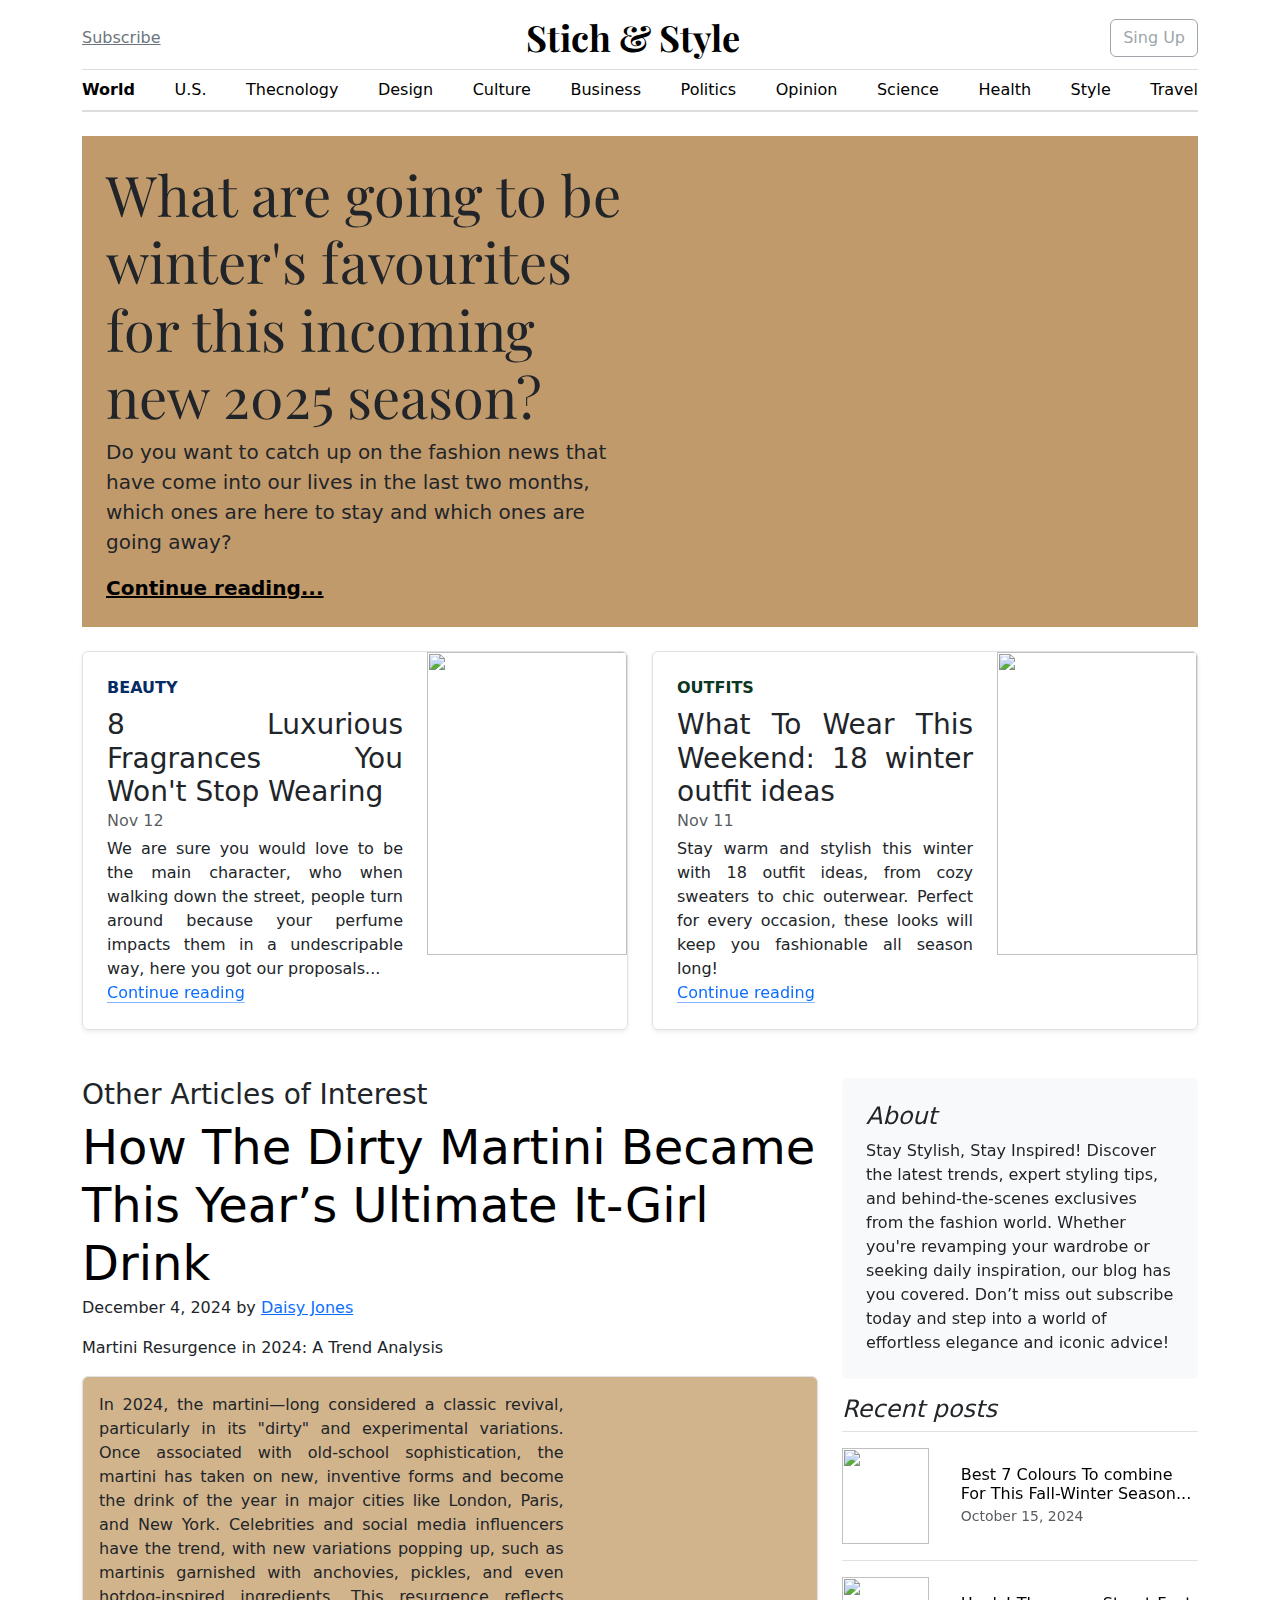
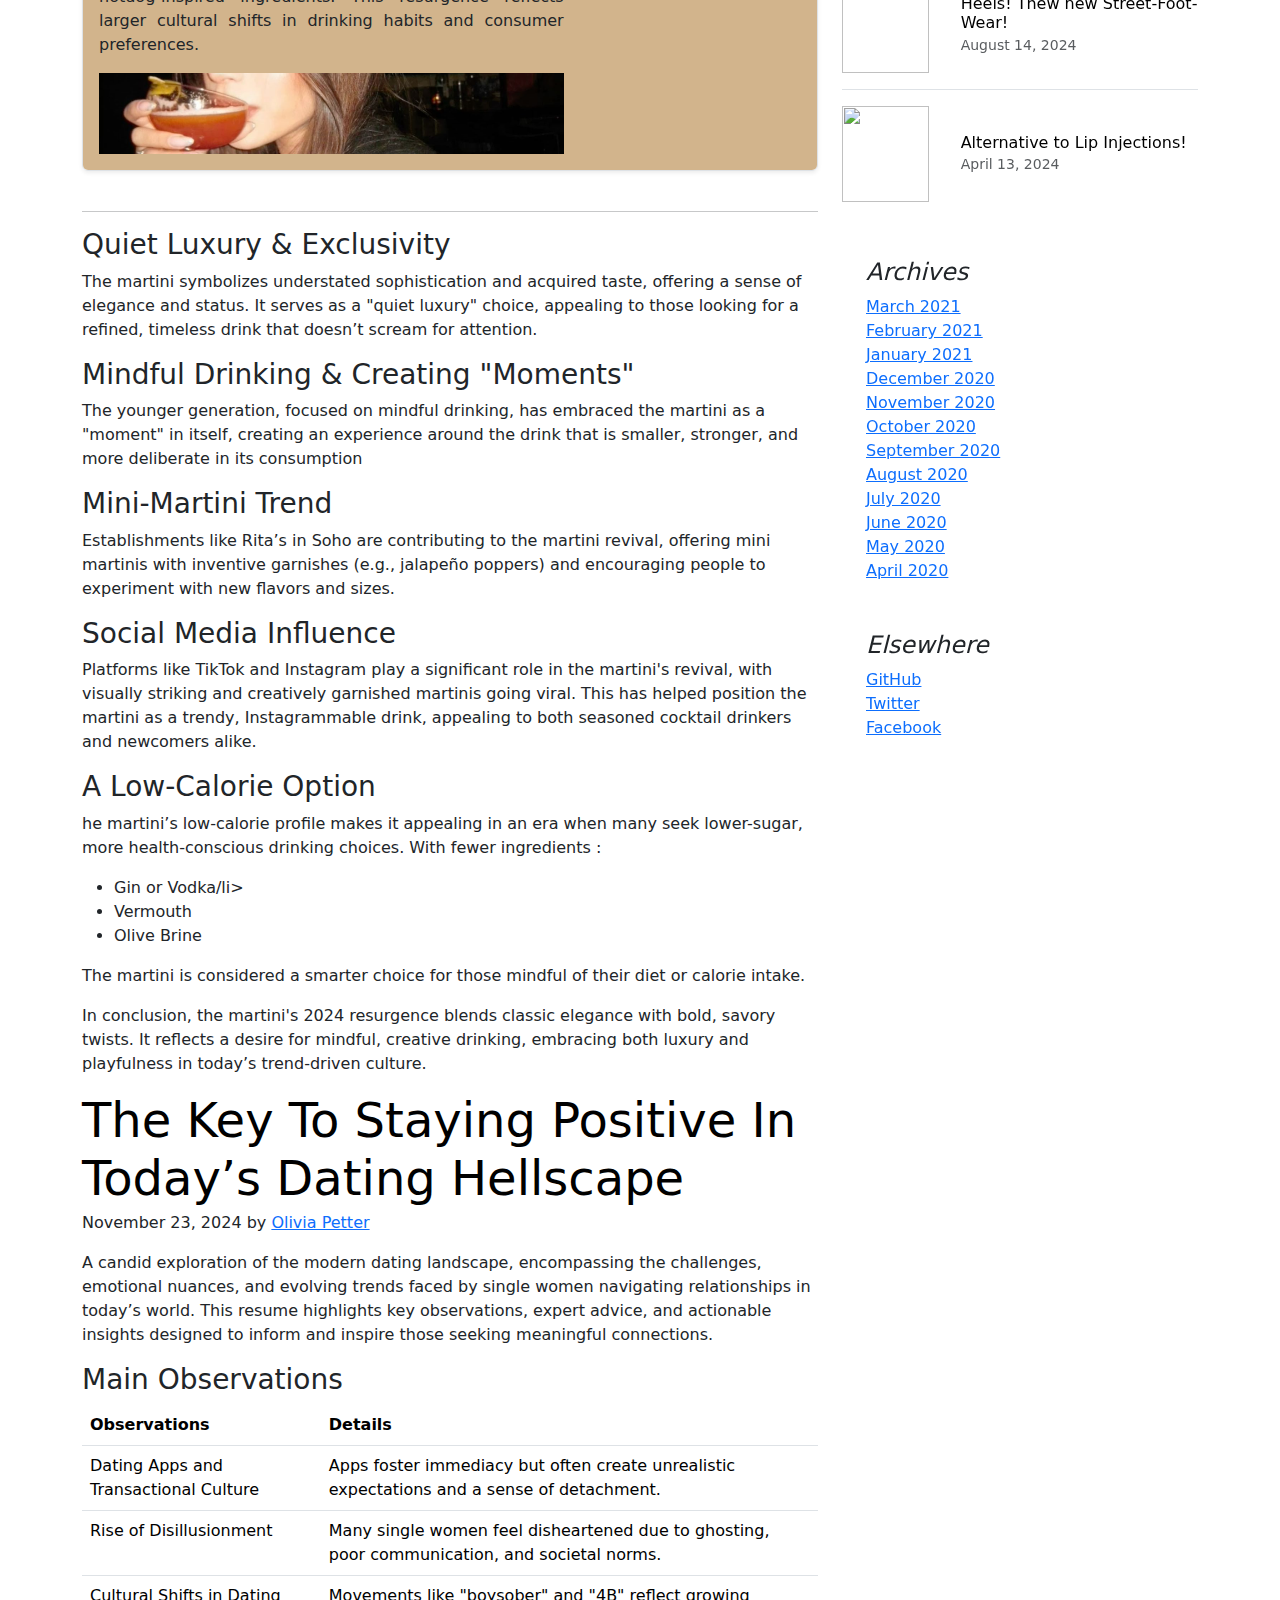
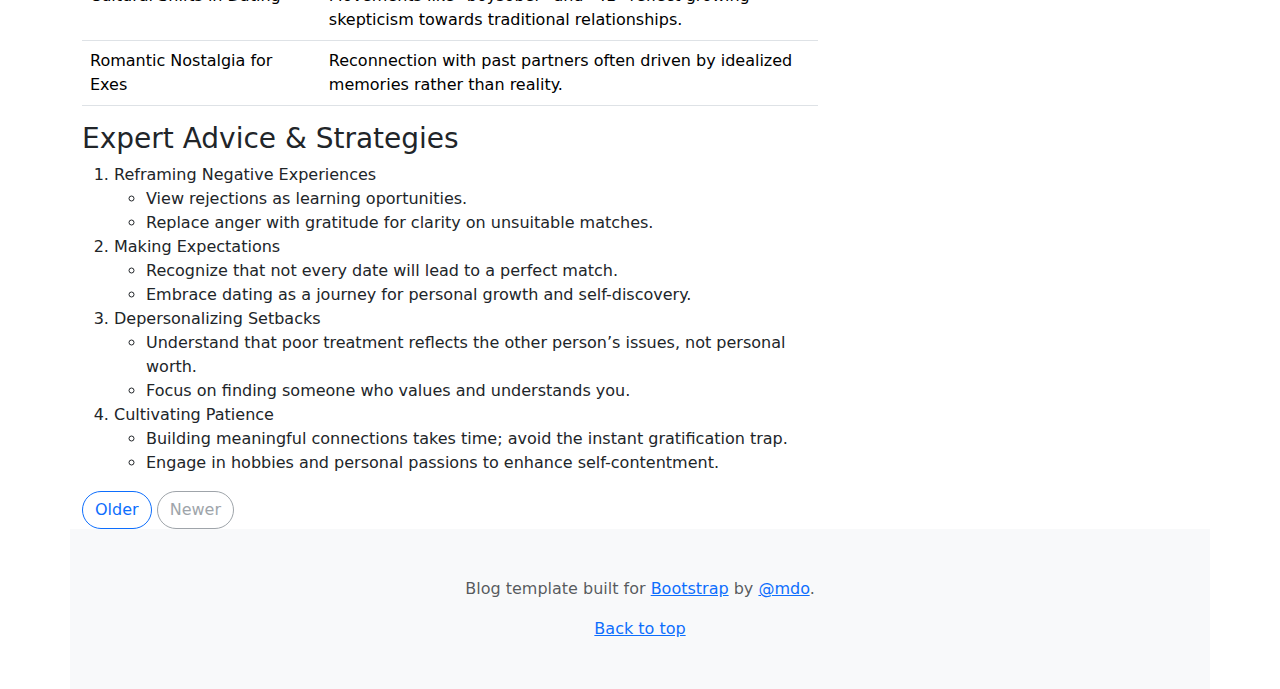
==== index.html @ 1b62d59a "first commit" ====
<!doctype html>
<html lang="en">

<head>
    <meta charset="utf-8">
    <meta name="viewport" content="width=device-width, initial-scale=1">
    <title>Bootstrap demo</title>
    <link href="style.css" rel="stylesheet" />
    <link href="https://cdn.jsdelivr.net/npm/bootstrap@5.3.3/dist/css/bootstrap.min.css" rel="stylesheet"
        integrity="sha384-QWTKZyjpPEjISv5WaRU9OFeRpok6YctnYmDr5pNlyT2bRjXh0JMhjY6hW+ALEwIH" crossorigin="anonymous">
    <link rel="stylesheet"
        href="https://fonts.googleapis.com/css2?family=Material+Symbols+Outlined:opsz,wght,FILL,GRAD@24,400,0,0&icon_names=search" />
    <link rel="stylesheet"
        href="https://fonts.googleapis.com/css2?family=Material+Symbols+Outlined:opsz,wght,FILL,GRAD@20..48,100..700,0..1,-50..200&icon_names=search" />
    <link rel="stylesheet"
        href="https://fonts.googleapis.com/css2?family=Material+Symbols+Outlined:opsz,wght,FILL,GRAD@20..48,100..700,0..1,-50..200&icon_names=search" />
    <link rel="preconnect" href="https://fonts.googleapis.com">
    <link rel="preconnect" href="https://fonts.gstatic.com" crossorigin>
    <link href="https://fonts.googleapis.com/css2?family=Playfair+Display:ital,wght@0,400..900;1,400..900&display=swap"
        rel="stylesheet">
</head>

<body>
    <div class="page">
        <div class="container">

            <header class="blog-header-logo text-body-emphasis text-decoration-none" href="#">
                <div class="top-header">
                    <a class="link-secondary" href="#">Subscribe</a>
                    <h1 class="font-playfair">Stich & Style</h1>
                    <div>
                        <span class="material-symbols-outlined"></span>
                        <button type="button" class="btn btn-outline-secondary" disabled>Sing Up</button>
                    </div>
                </div>
                <nav class="top-nav">
                    <ul>
                        <li scope="col"><strong>World</strong></li>
                        <li scope="col">U.S.</li>
                        <li scope="col">Thecnology</li>
                        <li scope="col">Design</li>
                        <li scope="col">Culture</li>
                        <li scope="col">Business</li>
                        <li scope="col">Politics</li>
                        <li scope="col">Opinion</li>
                        <li scope="col">Science</li>
                        <li scope="col">Health</li>
                        <li scope="col">Style</li>
                        <li scope="col">Travel</li>
                    </ul>
            </header>
            <div class="font-playfair-box my-4">
                <div class="rounded-text-body p-4">
                    <div class="col-lg-6">
                        <h2 class="title-inside">What are going to be winter's favourites for this incoming new 2025
                            season?</h2>
                        <p class="text-inside">Do you want to catch up on the fashion news that have come into our lives
                            in the last two months, which ones are here to stay and which ones are going away?</p>
                        <p class="lead mb-0"><a href="#" class="text-body-emphasis fw-bold">Continue reading...</a></p>
                    </div>
                </div>

            </div>
            <div class="row mb-4">
                <!--<div class="blog-beggining">-->
                <div class="col">
                    <div
                        class="row g-0 border rounded overflow-hidden flex-md-row mb-4 shadow-sm h-md-250 position-relative">
                        <div class="col p-4 d-flex flex-column position-static">
                            <strong class="d-inline-block mb-2 text-primary-emphasis">BEAUTY</strong>
                            <h3 class="mb-0">8 Luxurious Fragrances You Won't Stop Wearing</h3>
                            <div class="mb-1 text-body-secondary">Nov 12</div>
                            <p class="card-text mb-auto">We are sure you would love to be the main character, who when
                                walking down the street, people turn around because your perfume impacts them in a
                                undescripable way, here you got our proposals...</p>
                            <a href="#" class="icon-link gap-1 icon-link-hover stretched-link">
                                Continue reading
                                <svg class="bi">
                                    <use xlink:href="#chevron-right"></use>
                                </svg>
                            </a>
                        </div>
                        <div class="col-auto d-none d-lg-block">
                            <img height="303" width="200" alt="" class="hCL kVc L4E MIw N7A XiG" fetchpriority="high"
                                loading="auto"
                                src="https://i.pinimg.com/736x/d7/80/38/d78038391e50b9cd834971b0992201e1.jpg">
                        </div>
                    </div>
                </div>
                <div class="col">

                    <div class="col-right">

                        <div
                            class="row g-0 border rounded overflow-hidden flex-md-row mb-4 shadow-sm h-md-250 position-relative">
                            <div class="col p-4 d-flex flex-column position-static">
                                <strong class="d-inline-block mb-2 text-success-emphasis">OUTFITS</strong>
                                <h3 class="mb-0">What To Wear This Weekend: 18 winter outfit ideas</h3>
                                <div class="mb-1 text-body-secondary">Nov 11</div>
                                <p class="mb-auto">Stay warm and stylish this winter with 18 outfit ideas, from cozy
                                    sweaters to chic outerwear. Perfect for every occasion, these looks will keep you
                                    fashionable all season long!</p>
                                <a href="#" class="icon-link gap-1 icon-link-hover stretched-link">
                                    Continue reading
                                    <svg class="bi">
                                        <use xlink:href="#chevron-right"></use>
                                    </svg>
                                </a>


                            </div>

                            <div class="col-auto d-none d-lg-block">
                                <img height="303" width="200"
                                    src="https://i.pinimg.com/736x/df/e3/e9/dfe3e927fec43efdbb3c3d542ed44bb9.jpg"
                                    style="object-fit: contain;">
                            </div>

                        </div>
                    </div>
                </div>
            </div>
            <div class="row">
                <div class="col-md-8">
                    <h3 class="col-title">Other Articles of Interest</h3>
                    <article class="blog-post">
                        <h2 class="display-5 link-body-emphasis mb-1">How The Dirty Martini Became This Year’s Ultimate
                            It-Girl Drink</h2>
                        <p class="blog-post-meta">December 4, 2024 by <a href="#">Daisy Jones</a></p>

                        <p>Martini Resurgence in 2024: A Trend Analysis</p>
                        <div class="col">
                            <div
                                class="row g-0 border rounded overflow-hidden flex-md-row mb-4 shadow-sm h-md-250 position-relative">
                                <div class="col p-3 position-static article-grid">
                                    <div class="grid-item-text">
                                        <p>In 2024, the martini—long considered a classic
                                            revival, particularly in its "dirty" and
                                            experimental variations. Once associated with
                                            old-school sophistication, the martini has
                                            taken on new, inventive forms and become the
                                            drink of the year in major cities like
                                            London, Paris, and New York. Celebrities and
                                            social media influencers have the trend, with
                                            new variations popping up, such as martinis
                                            garnished with anchovies, pickles, and even
                                            hotdog-inspired ingredients. This resurgence
                                            reflects larger cultural shifts in drinking
                                            habits and consumer preferences.</p>
                                        <div class="grid-item-full-bottom">
                                            <div class="col d-lg-block">
                                                <img src="pic.png" class="img-fluid" alt="">
                                            </div>
                                        </div>
                                    </div>
                                    <div class="grid-item-side-picture">
                                        <img alt="" class="hCL kVc L4E MIw N7A XiG" fetchpriority="high" loading="auto"
                                            src="https://i.pinimg.com/474x/10/d9/ed/10d9edf37f9d0ad0eea6fbe60df63226.jpg">
                                    </div>
                                </div>

                            </div>
                        </div>
                        <hr>
                        <p>
                        <h3>Quiet Luxury & Exclusivity</h3>
                        <p>The martini symbolizes understated sophistication and acquired taste, offering a sense of
                            elegance and status.
                            It serves as a "quiet luxury" choice, appealing to those looking for a refined, timeless
                            drink that doesn’t scream for attention.</p>

                        <h3>Mindful Drinking & Creating "Moments" </h3>
                        <p> The younger generation, focused on mindful drinking, has embraced the martini as a "moment"
                            in itself, creating an experience around the drink that is smaller, stronger, and more
                            deliberate in its consumption</p>

                        <h3>Mini-Martini Trend</h3>
                        <p>Establishments like Rita’s in Soho are contributing to the martini revival, offering mini
                            martinis with inventive garnishes (e.g., jalapeño poppers) and encouraging people to
                            experiment with new flavors and sizes.</p>
                        <h3>Social Media Influence</h3>
                        <p>Platforms like TikTok and Instagram play a significant role in the martini's revival, with
                            visually striking and creatively garnished martinis going viral. This has helped position
                            the martini as a trendy, Instagrammable drink, appealing to both seasoned cocktail drinkers
                            and newcomers alike.</p>

                        <h3>A Low-Calorie Option</h3>
                        <p>he martini’s low-calorie profile makes it appealing in an era when many seek lower-sugar,
                            more health-conscious drinking choices.
                            With fewer ingredients :</p>
                        <ul>
                            <li>Gin or Vodka/li>
                            <li>Vermouth</li>
                            <li>Olive Brine</li>
                        </ul>
                        <p> The martini is considered a smarter choice for those mindful of their diet or calorie
                            intake.</p>

                        <p>In conclusion, the martini's 2024 resurgence blends classic elegance with bold, savory
                            twists. It reflects a
                            desire for mindful, creative drinking, embracing both luxury and playfulness in today’s
                            trend-driven culture.</p>
                    </article>
                    <article class="blog-post">
                        <h2 class="display-5 link-body-emphasis mb-1">The Key To Staying Positive In Today’s Dating
                            Hellscape</h2>
                        <p class="blog-post-meta">November 23, 2024 by <a href="#">Olivia Petter</a></p>

                        <p>A candid exploration of the modern dating landscape, encompassing the challenges, emotional
                            nuances, and evolving trends faced by single women navigating relationships in today’s
                            world. This resume highlights key observations, expert advice, and actionable insights
                            designed to inform and inspire those seeking meaningful connections.</p>
                        <blockquote>

                        </blockquote>

                        <h3>Main Observations</h3>

                        <table class="table">
                            <thead>
                                <tr>
                                    <th>Observations</th>
                                    <th>Details</th>

                                </tr>
                            </thead>
                            <tbody>
                                <tr>
                                    <td>Dating Apps and Transactional Culture</td>
                                    <td>Apps foster immediacy but often create unrealistic expectations and a sense of
                                        detachment.</td>

                                </tr>
                                <tr>
                                    <td>Rise of Disillusionment</td>
                                    <td>Many single women feel disheartened due to ghosting, poor communication, and
                                        societal norms.</td>

                                </tr>
                                <tr>
                                    <td>Cultural Shifts in Dating</td>
                                    <td>Movements like "boysober" and "4B" reflect growing skepticism towards
                                        traditional relationships.</td>

                                </tr>
                            </tbody>
                            <tfoot>
                                <tr>
                                    <td>Romantic Nostalgia for Exes</td>
                                    <td>Reconnection with past partners often driven by idealized memories rather than
                                        reality.</td>

                                </tr>
                            </tfoot>
                        </table>


                        <h3>Expert Advice & Strategies</h3>
                        <ol>


                            <li>Reframing Negative Experiences
                                <ul>
                                    <li>View rejections as learning oportunities.</li>
                                    <li>Replace anger with gratitude for clarity on unsuitable matches.</li>

                                </ul>
                            </li>
                            <li>Making Expectations</li>
                            <ul>
                                <li>Recognize that not every date will lead to a perfect match.</li>
                                <li>Embrace dating as a journey for personal growth and self-discovery.</li>
                            </ul>
                            <li>Depersonalizing Setbacks</li>
                            <ul>
                                <li>Understand that poor treatment reflects the other person’s issues, not personal
                                    worth.</li>
                                <li>Focus on finding someone who values and understands you.</li>
                            </ul>
                            <li>Cultivating Patience
                                <ul>
                                    <li>Building meaningful connections takes time; avoid the instant gratification
                                        trap.</li>
                                    <li>Engage in hobbies and personal passions to enhance self-contentment.</li>

                                </ul>
                            </li>
                        </ol>

                    </article>
                    <nav class="blog-pagination" aria-label="Pagination">
                        <a class="btn btn-outline-primary rounded-pill" href="#">Older</a>
                        <a class="btn btn-outline-secondary rounded-pill disabled" aria-disabled="true">Newer</a>
                    </nav>
                </div>
                <div class="col-md-4">
                    <div class="position-sticky" style="top: 2rem;">
                        <div class="p-4 mb-3 bg-body-tertiary rounded">
                            <h4 class="fst-italic">About</h4>
                            <p class="mb-0">Stay Stylish, Stay Inspired!
                                Discover the latest trends, expert styling tips, and behind-the-scenes exclusives from
                                the fashion world. Whether you're revamping your wardrobe or seeking daily inspiration,
                                our blog has you covered. Don’t miss out subscribe today and step into a world of
                                effortless elegance and iconic advice! </p>
                        </div>

                        <div>
                            <h4 class="fst-italic">Recent posts</h4>
                            <ul class="list-unstyled">
                                <li>
                                    <a class="d-flex flex-column flex-lg-row gap-3 align-items-start align-items-lg-center py-3 link-body-emphasis text-decoration-none border-top"
                                        href="#">
                                        <img class="bd-placeholder-img" width="100%" height="96"
                                            src="https://i.pinimg.com/474x/3a/9f/41/3a9f4183002c710b1bbe970530bd2e1d.jpg"
                                            aria-hidden="true" preserveAspectRatio="xMidYMid slice" focusable="false">
                                        <rect width="100%" height="100%" fill="#777"></rect>
                                        </img>
                                        <div class="col-lg-8">
                                            <h6 class="mb-0">Best 7 Colours To combine For This Fall-Winter Season...</h6>
                                            <small class="text-body-secondary">October 15, 2024</small>
                                        </div>
                                    </a>
                                </li>
                                <li>
                                    <a class="d-flex flex-column flex-lg-row gap-3 align-items-start align-items-lg-center py-3 link-body-emphasis text-decoration-none border-top"
                                        href="#">
                                        <img class="bd-placeholder-img" width="100%" height="96"
                                            src="https://i.pinimg.com/236x/54/33/00/543300cdab31fb83284850de52ccb1d6.jpg"
                                            aria-hidden="true" preserveAspectRatio="xMidYMid slice" focusable="false">
                                        <rect width="100%" height="100%" fill="#777"></rect>
                                        </img>
                                        <div class="col-lg-8">
                                            <h6 class="mb-0">Heels! Thew new Street-Foot-Wear!</h6>
                                            <small class="text-body-secondary">August 14, 2024</small>
                                        </div>
                                    </a>
                                </li>
                                <li>
                                    <a class="d-flex flex-column flex-lg-row gap-3 align-items-start align-items-lg-center py-3 link-body-emphasis text-decoration-none border-top"
                                        href="#">
                                        <img class="bd-placeholder-img" width="100%" height="96"
                                            src="https://i.pinimg.com/236x/3e/f9/ac/3ef9ac6ad9641ae3d5db7628b5e088d0.jpg"
                                            aria-hidden="true" preserveAspectRatio="xMidYMid slice" focusable="false">
                                        <rect width="100%" height="100%" fill="#777"></rect>
                                        </img>
                                        <div class="col-lg-8">
                                            <h6 class="mb-0">Alternative to Lip Injections!</h6>
                                            <small class="text-body-secondary">April 13, 2024</small>
                                        </div>
                                    </a>
                                </li>
                            </ul>
                        </div>

                        <div class="p-4">
                            <h4 class="fst-italic">Archives</h4>
                            <ol class="list-unstyled mb-0">
                                <li><a href="#">March 2021</a></li>
                                <li><a href="#">February 2021</a></li>
                                <li><a href="#">January 2021</a></li>
                                <li><a href="#">December 2020</a></li>
                                <li><a href="#">November 2020</a></li>
                                <li><a href="#">October 2020</a></li>
                                <li><a href="#">September 2020</a></li>
                                <li><a href="#">August 2020</a></li>
                                <li><a href="#">July 2020</a></li>
                                <li><a href="#">June 2020</a></li>
                                <li><a href="#">May 2020</a></li>
                                <li><a href="#">April 2020</a></li>
                            </ol>
                        </div>

                        <div class="p-4">
                            <h4 class="fst-italic">Elsewhere</h4>
                            <ol class="list-unstyled">
                                <li><a href="#">GitHub</a></li>
                                <li><a href="#">Twitter</a></li>
                                <li><a href="#">Facebook</a></li>
                            </ol>
                        </div>

                    </div>
                </div>

            </div>
        </div>
        <footer class="py-5 text-center text-body-secondary bg-body-tertiary">
            <p>Blog template built for <a href="https://getbootstrap.com/">Bootstrap</a> by <a
                    href="https://twitter.com/mdo">@mdo</a>.</p>
            <p class="mb-0">
                <a href="#">Back to top</a>
            </p>
        </footer>
    </div>
    </div>

</body>

</html>
---- style.css ----
.container {
  width: 1350px !important;
}

body {
  display: flex;
  justify-content: center;
}

.font-playfair {
  font-family: "Playfair Display", "Georgia", "Times New Roman", "serif Georgia", "Times New Roman", "Times", "serif";
  font-size: 36px;
  font-weight: 700;
  margin-bottom: 0;
}

.rounded-text-body {
  background-color: RGB(193, 154, 107);
}

.title-inside {
  font-family: "Playfair Display", "Georgia", "Times New Roman", "serif";
  font-size: 56px;
  font-style: "italic";
  font-weight: 300;
}

.text-inside {
  font-family: "system-ui", "-apple-system", "Segoe UI", "Roboto", "Helvetica Neue", "Noto Sans", "Liberation Sans", "Arial", "sans-serif", "Apple Color Emoji", "Segoe UI Emoji", "Segoe UI Symbol", "Noto Color Emoji";
  font-size: 20px;
  font-weight: 300;
}

.top-header {
  display: flex;
  justify-content: space-between;
  align-items: center;
  padding: 16px 0 10px 0;
  margin-bottom: 0;
}


.material-symbols-outlined {
  font-variation-settings:
    'FILL' 0,
    'wght' 400,
    'GRAD' 0,
    'opsz' 24
}

.top-nav ul {
  display: flex;
  justify-content: space-between;
  list-style-type: none;
  padding: 0;
  margin: 0 0 10px 0;
  border-top: 1px #ddd solid;
  border-bottom: 2px #ddd solid;
  padding: 8px 0 8px 0;
  font-size: 16px;
  font-weight: 400;
  line-height: 24px;
}

.blog-beggining {
  display: flex;
  flex-wrap: wrap;
  justify-content: flex-start;
}

.col-title {
  justify-content: left !important;
}

.col-md-4 {
  width: 448px;
}

.col {
  /* height:303px; */
  text-align: justify;
  display: flex;
}

.perfume-ṕhoto {
  vertical-align: top;
}




.article-grid {
  display: grid;
  grid-template-columns: repeat(3, 1fr);
  grid-gap: 10px;
  grid-auto-rows: minmax(100px, auto);
background-color: RGB(210, 180, 140);

}




.article-grid .grid-item-text {
  grid-column: 1 / 3;
  grid-row: 1 / 3;

}

.article-grid .grid-item-side-picture {
  grid-column: 3 / 3;
  grid-row: 1 / 3;
}

.article-grid .grid-item-side-picture img {
  max-height: 300px;
  width: 100%;
  object-fit: cover;
}

.article-grid .grid-item-full-bottom {
  transform: rotate(360deg);
  grid-column: 1 / 3;
  grid-row: 3 / 3;
}

.article-grid .grid-item-full-bottom img {
 
  object-fit: cover;
}

.bd-placeholder-img{
  object-fit: cover;
}
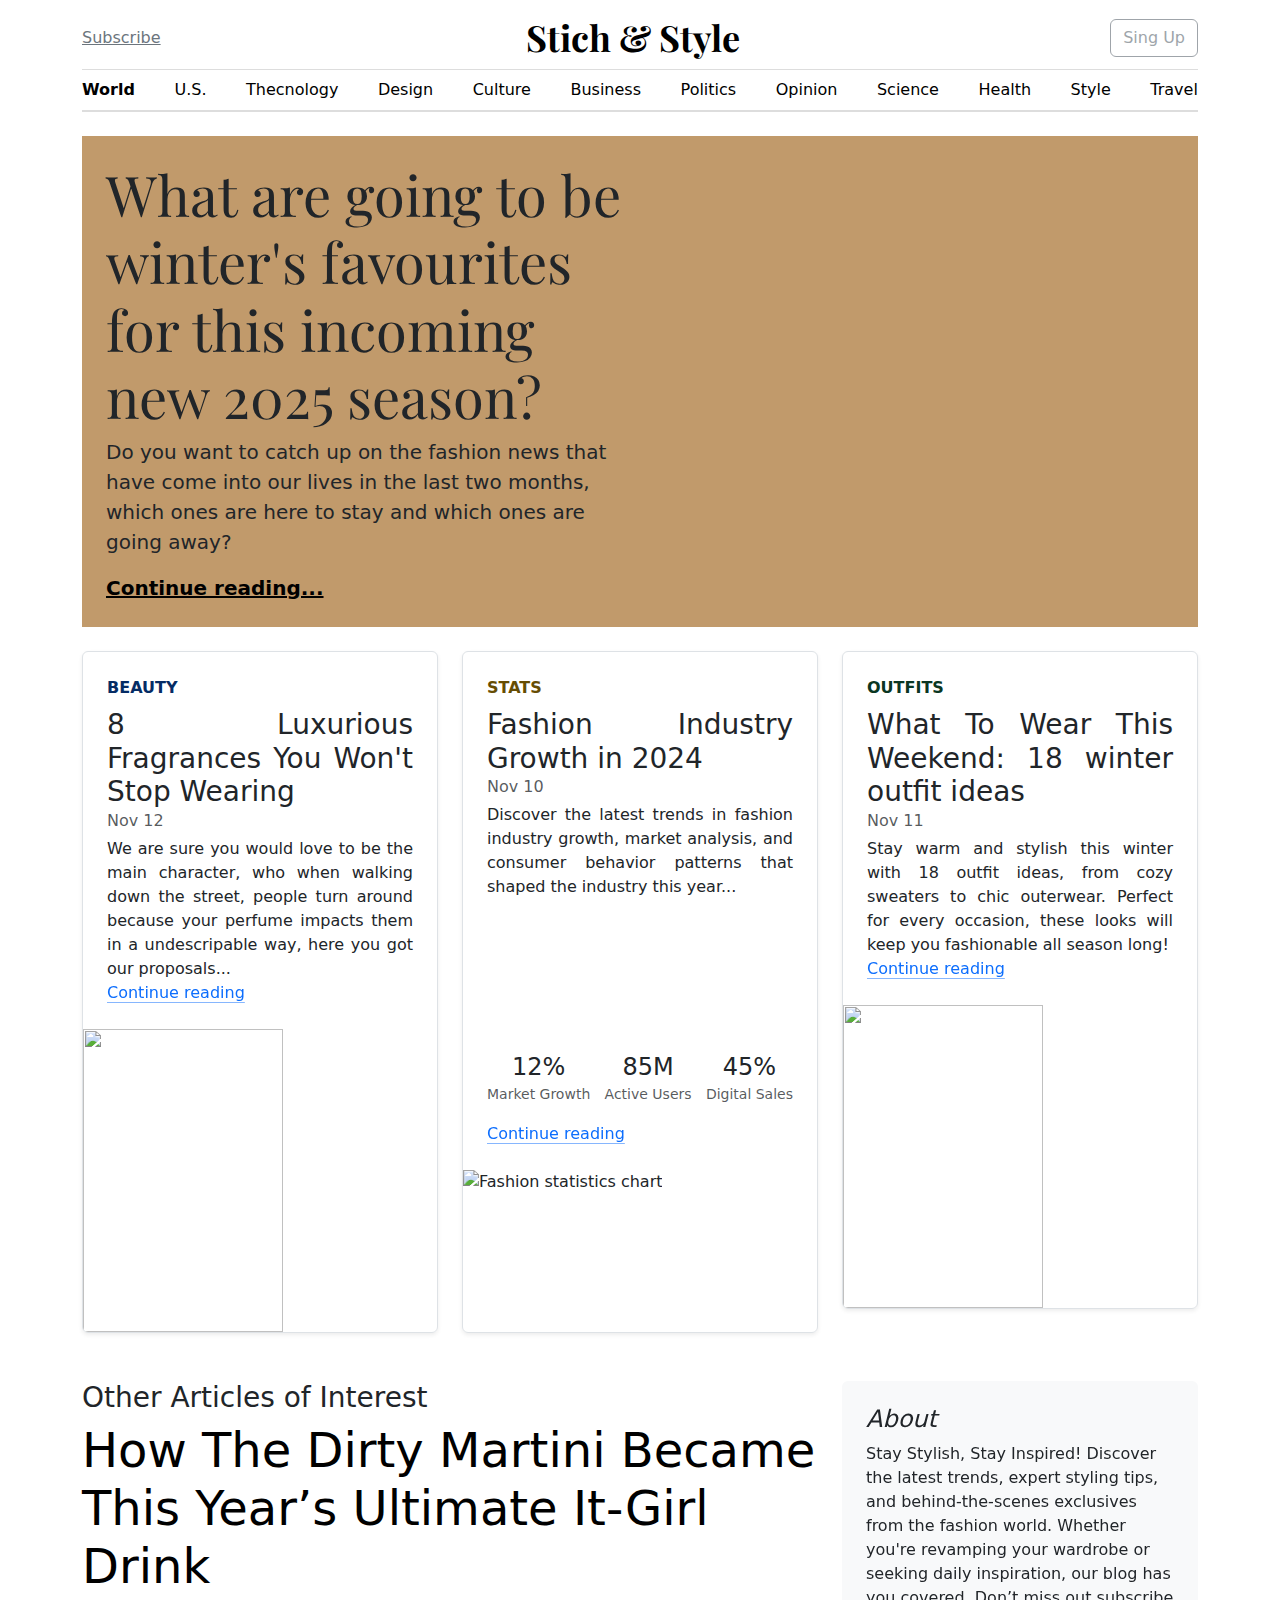
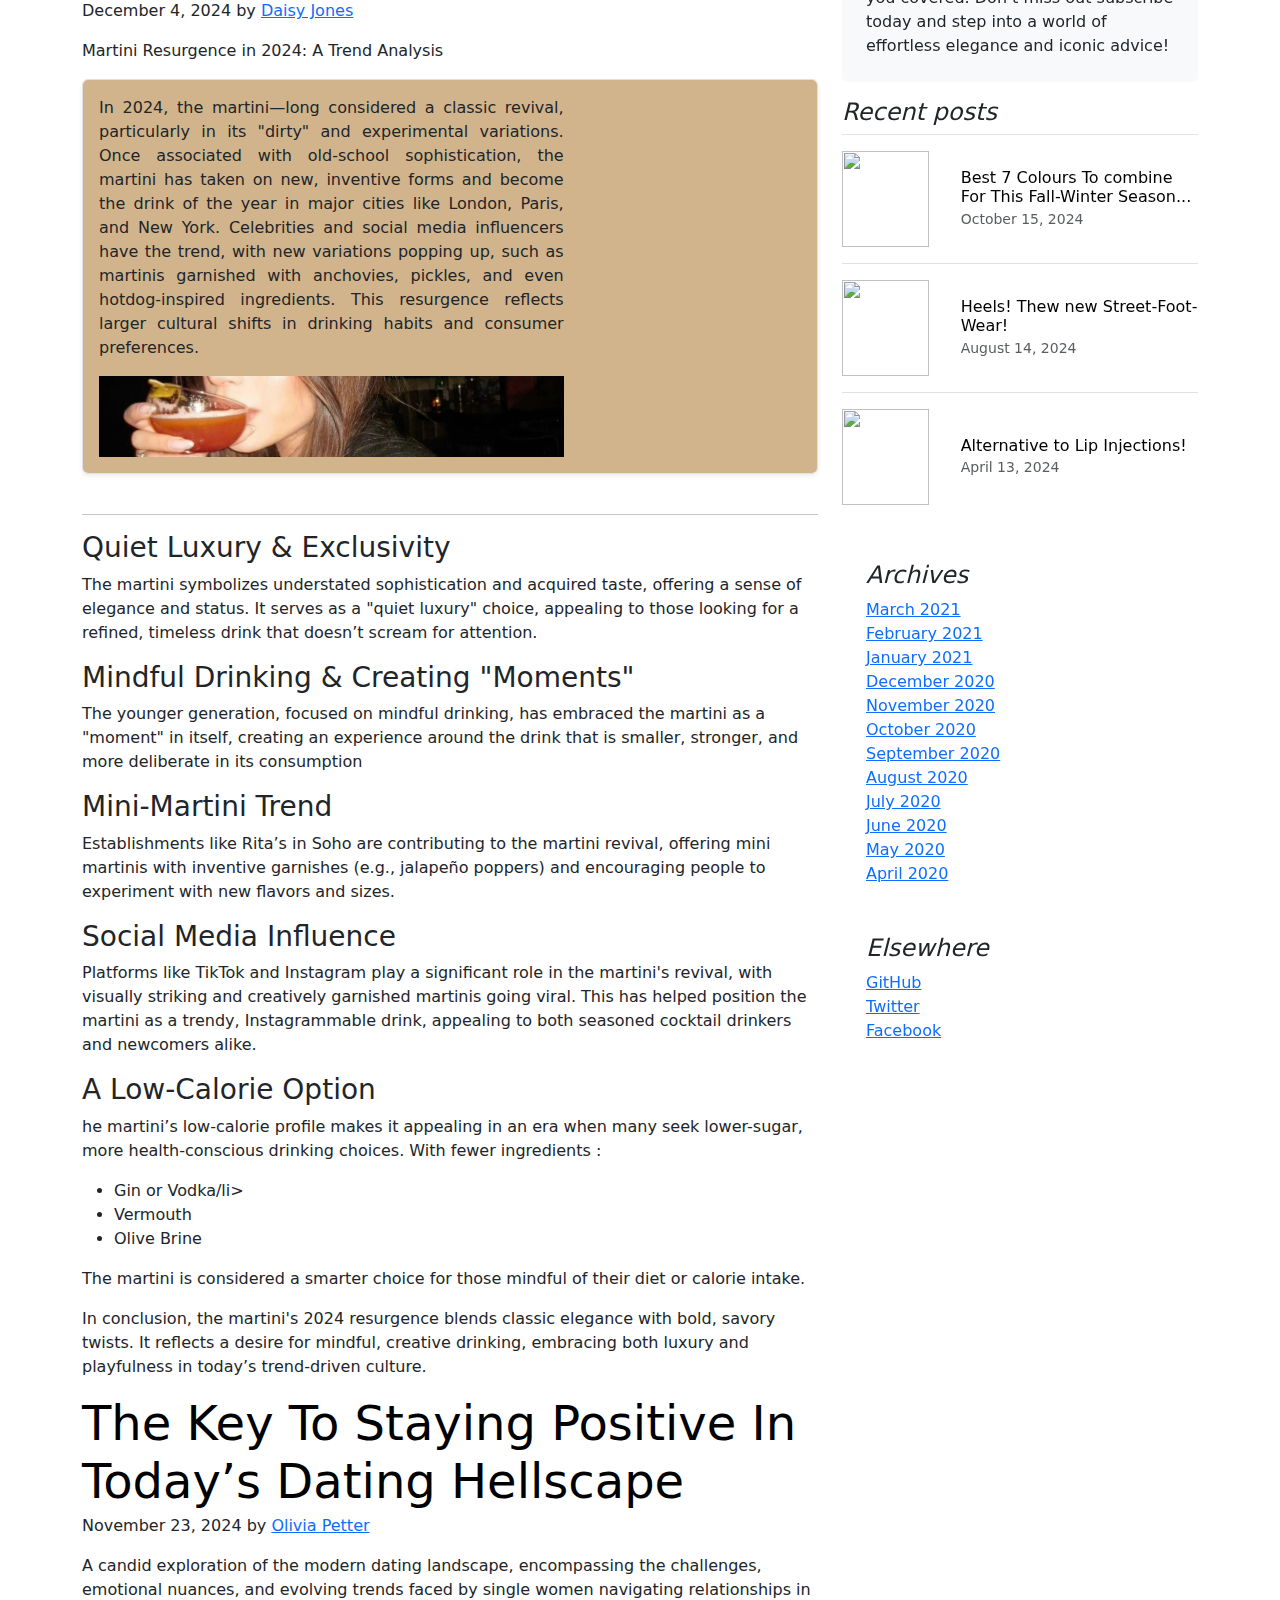
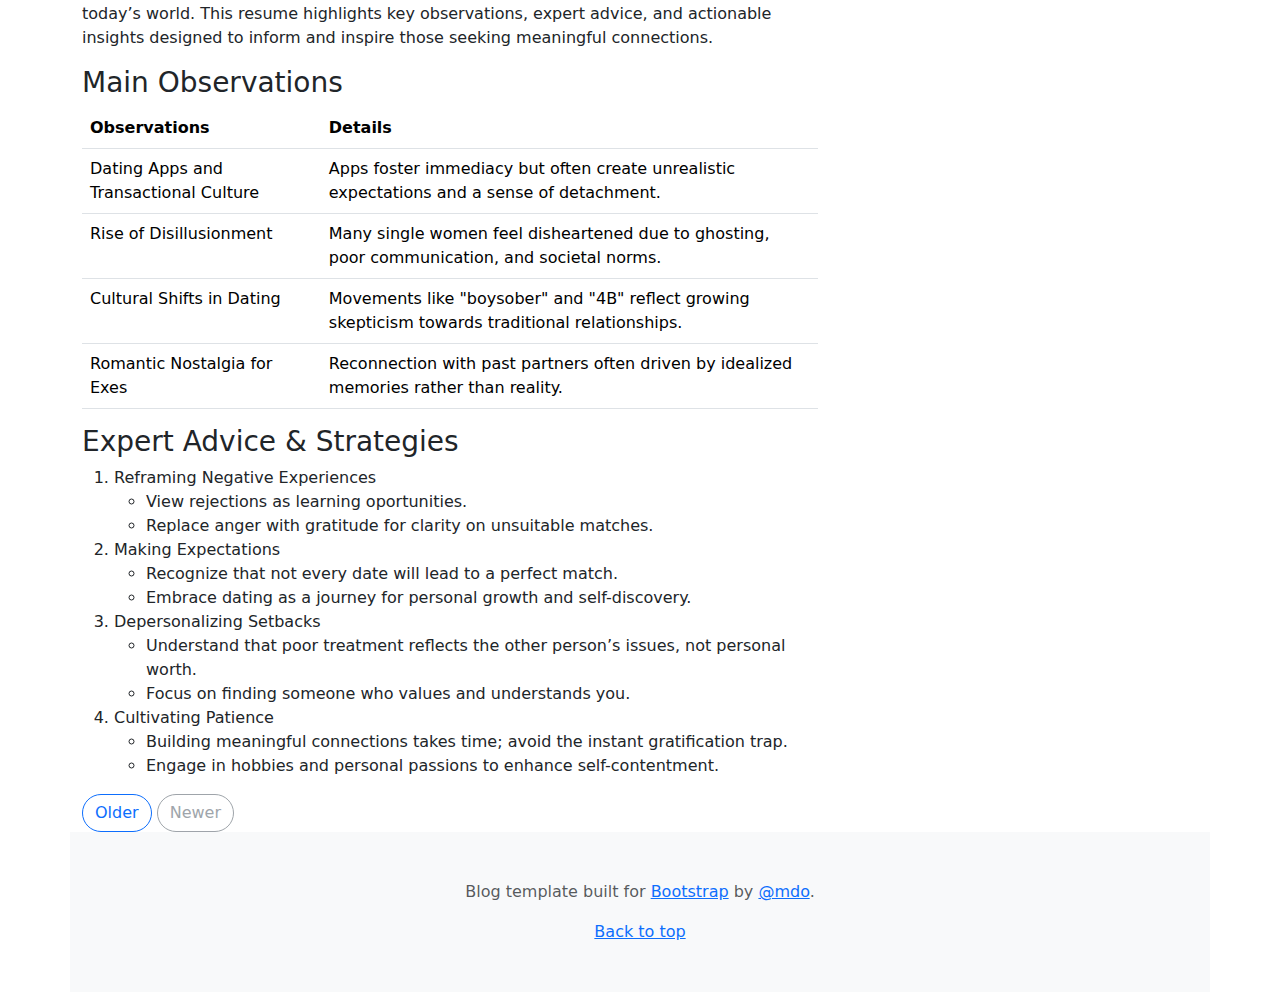
==== commit a60762e2: "update title" ====
--- a/index.html
+++ b/index.html
@@ -4,7 +4,7 @@
 <head>
     <meta charset="utf-8">
     <meta name="viewport" content="width=device-width, initial-scale=1">
-    <title>Bootstrap demo</title>
+    <title>Angie's Fashion Blog</title>
     <link href="style.css" rel="stylesheet" />
     <link href="https://cdn.jsdelivr.net/npm/bootstrap@5.3.3/dist/css/bootstrap.min.css" rel="stylesheet"
         integrity="sha384-QWTKZyjpPEjISv5WaRU9OFeRpok6YctnYmDr5pNlyT2bRjXh0JMhjY6hW+ALEwIH" crossorigin="anonymous">
@@ -84,6 +84,41 @@
                             <img height="303" width="200" alt="" class="hCL kVc L4E MIw N7A XiG" fetchpriority="high"
                                 loading="auto"
                                 src="https://i.pinimg.com/736x/d7/80/38/d78038391e50b9cd834971b0992201e1.jpg">
+                        </div>
+                    </div>
+                </div>
+                <div class="col">
+                    <div class="row g-0 border rounded overflow-hidden flex-md-row mb-4 shadow-sm h-md-250 position-relative">
+                        <div class="col p-4 d-flex flex-column position-static">
+                            <strong class="d-inline-block mb-2 text-warning-emphasis">STATS</strong>
+                            <h3 class="mb-0">Fashion Industry Growth in 2024</h3>
+                            <div class="mb-1 text-body-secondary">Nov 10</div>
+                            <p class="card-text mb-auto">Discover the latest trends in fashion industry growth, market analysis, and consumer behavior patterns that shaped the industry this year...</p>
+                            <div class="d-flex justify-content-between mt-3">
+                                <div class="text-center">
+                                    <h4 class="mb-0">12%</h4>
+                                    <small class="text-body-secondary">Market Growth</small>
+                                </div>
+                                <div class="text-center">
+                                    <h4 class="mb-0">85M</h4>
+                                    <small class="text-body-secondary">Active Users</small>
+                                </div>
+                                <div class="text-center">
+                                    <h4 class="mb-0">45%</h4>
+                                    <small class="text-body-secondary">Digital Sales</small>
+                                </div>
+                            </div>
+                            <a href="#" class="icon-link gap-1 icon-link-hover stretched-link mt-3">
+                                Continue reading
+                                <svg class="bi">
+                                    <use xlink:href="#chevron-right"></use>
+                                </svg>
+                            </a>
+                        </div>
+                        <div class="col-auto d-none d-lg-block">
+                            <img height="303" width="200" alt="Fashion statistics chart" 
+                                src="https://i.pinimg.com/736x/2d/8d/77/2d8d77daa5bf5a5fc1487521290f4fb7.jpg"
+                                style="object-fit: contain;">
                         </div>
                     </div>
                 </div>
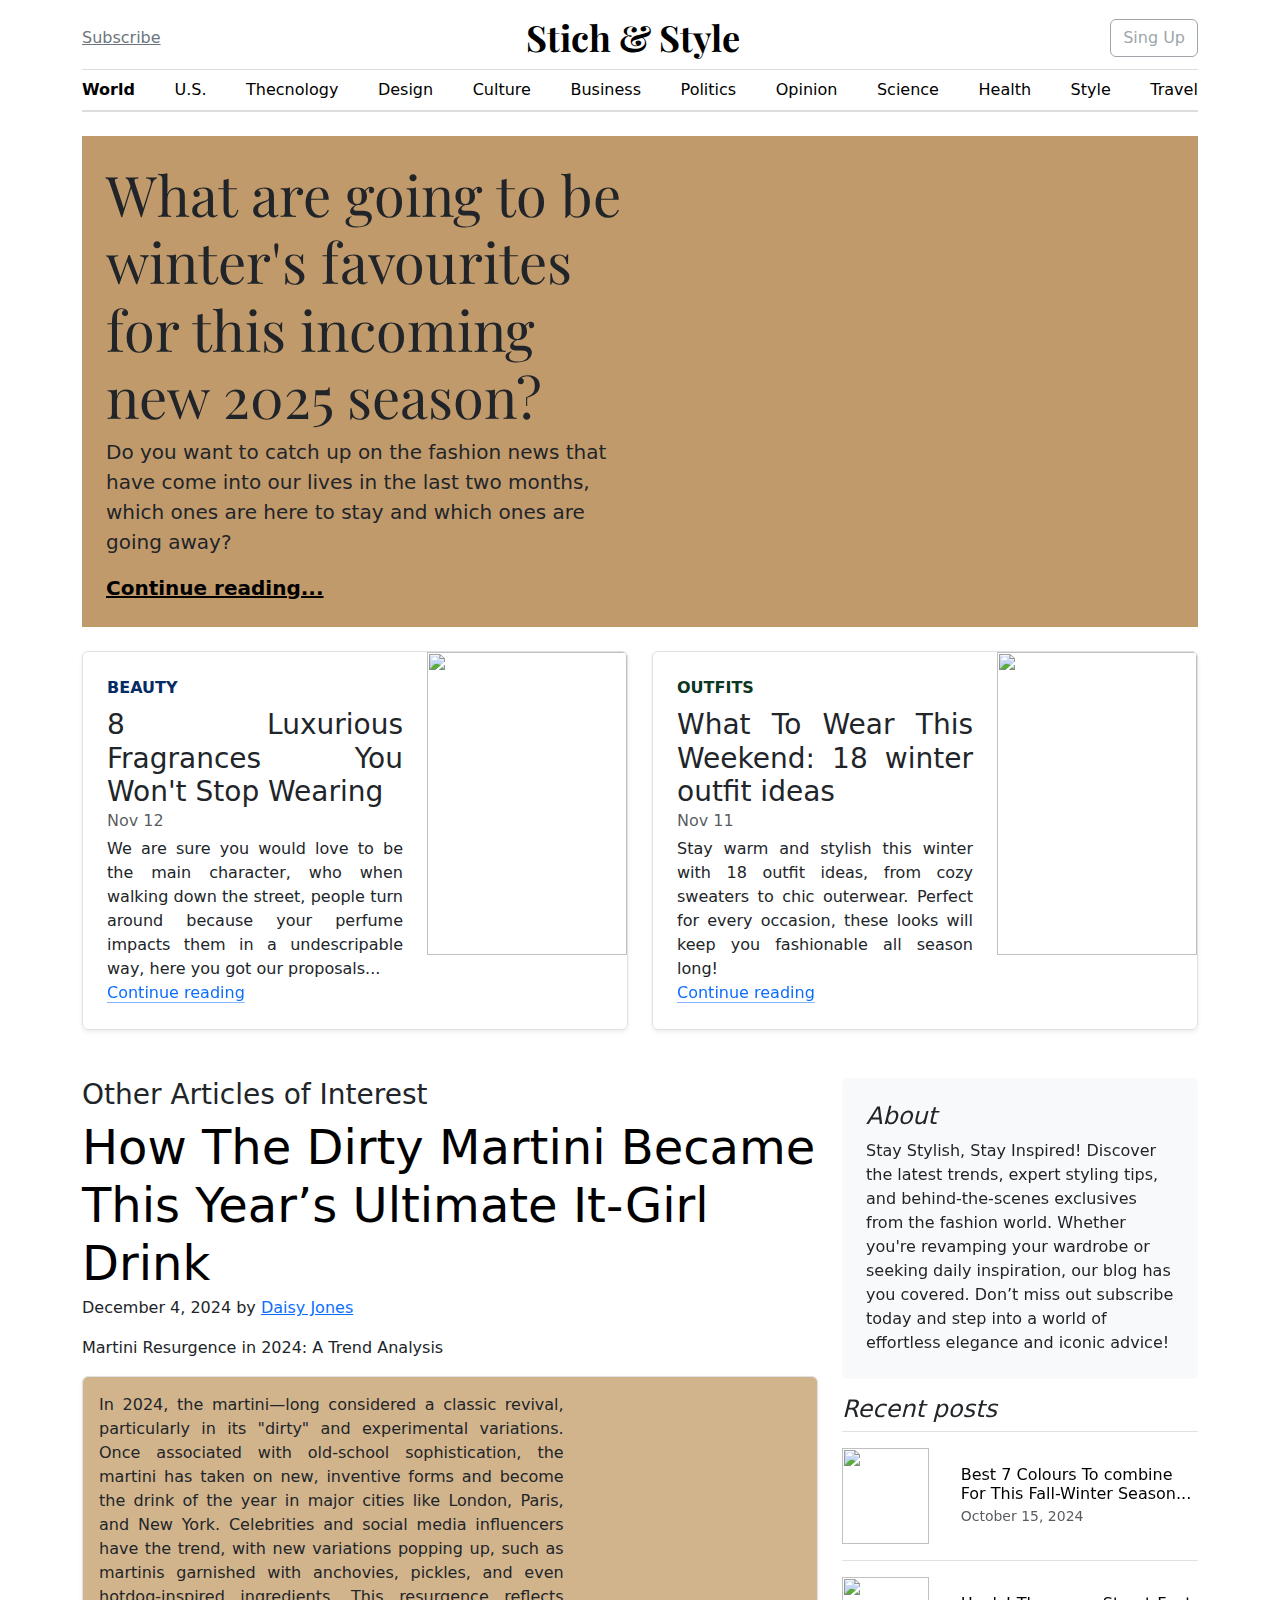
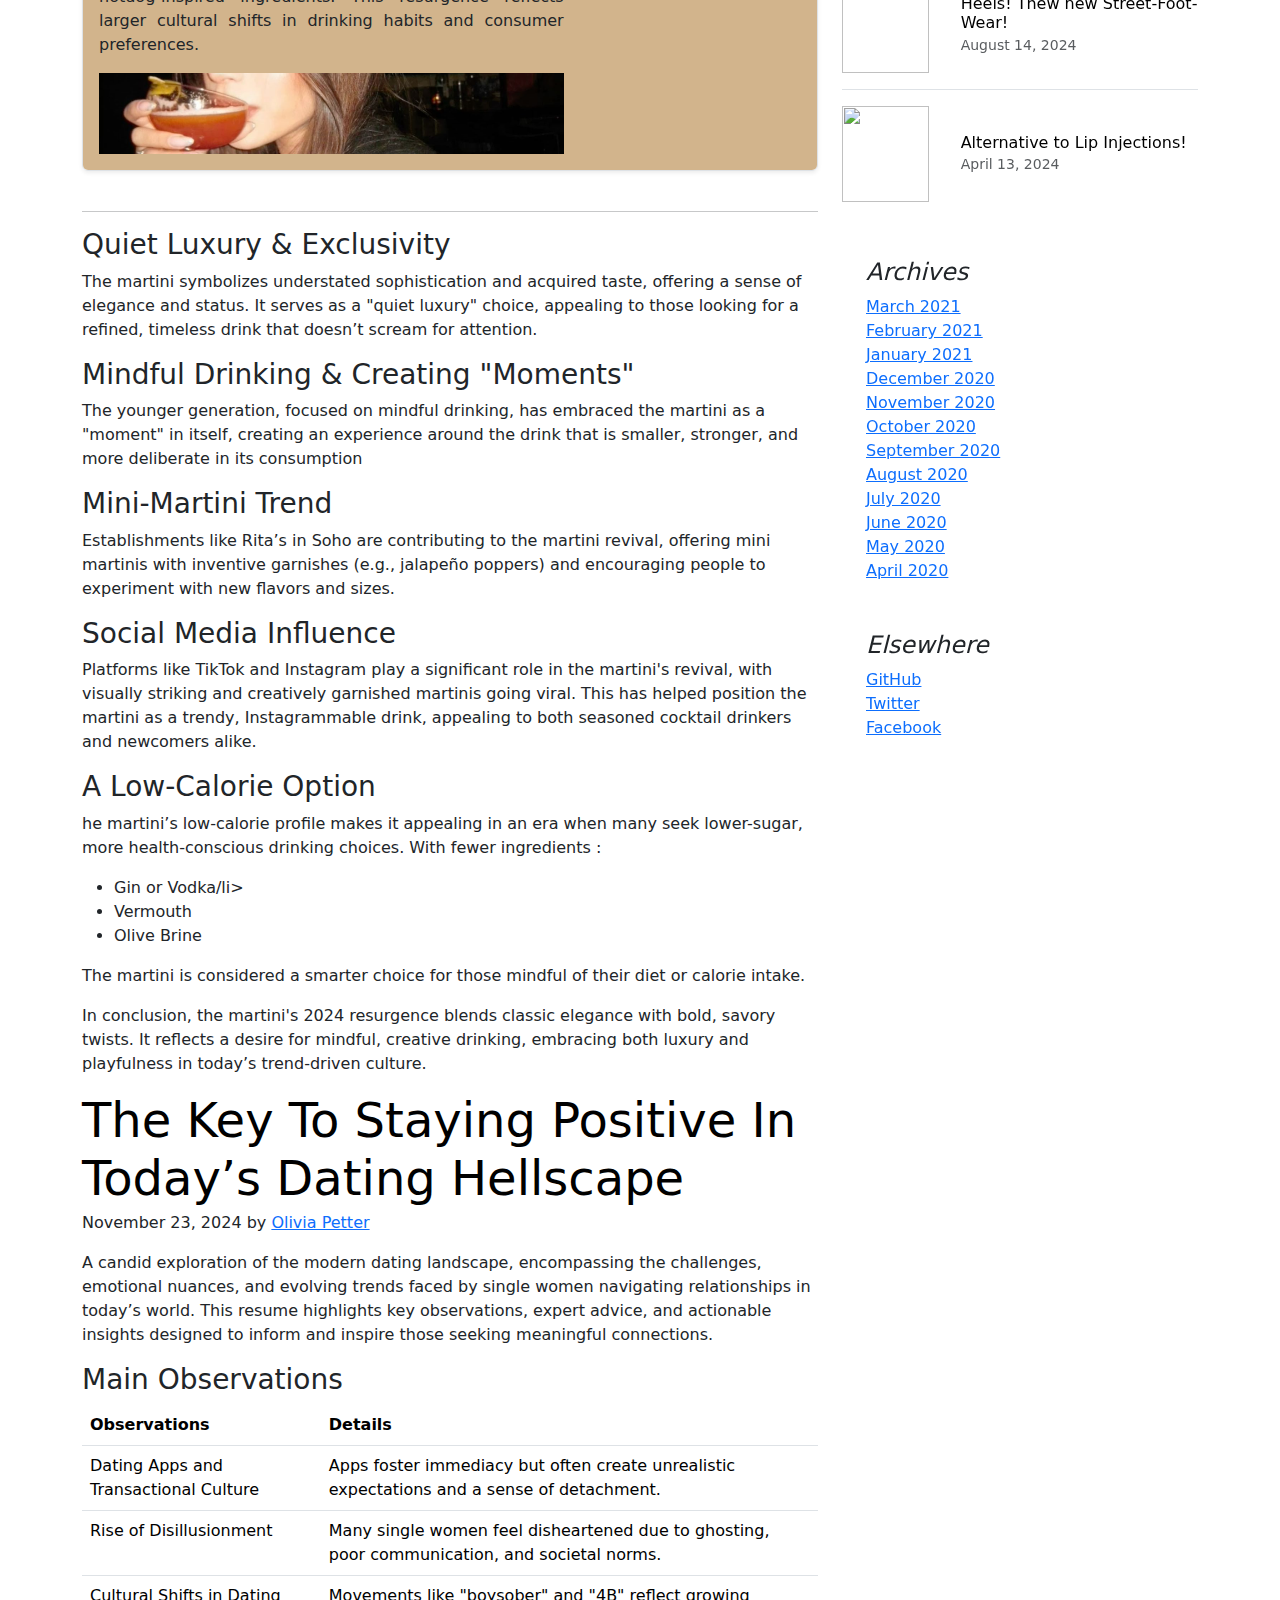
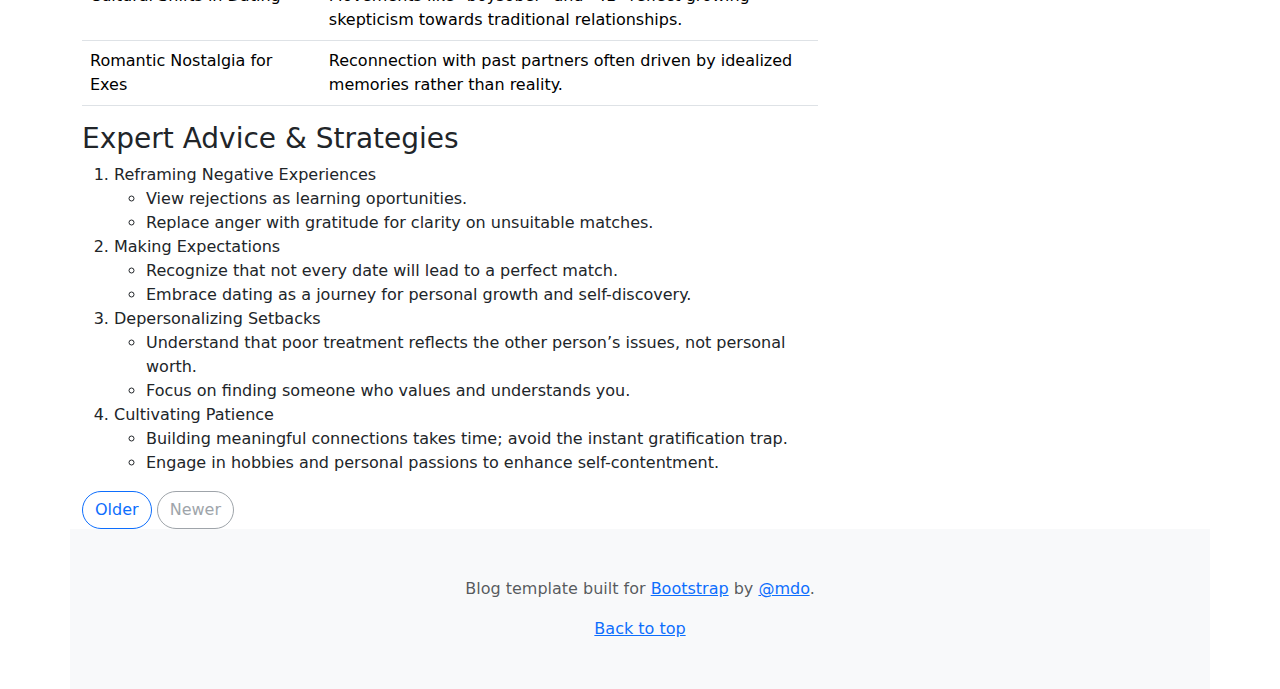
==== commit c222bc3d: "delete stats section" ====
--- a/index.html
+++ b/index.html
@@ -87,41 +87,7 @@
                         </div>
                     </div>
                 </div>
-                <div class="col">
-                    <div class="row g-0 border rounded overflow-hidden flex-md-row mb-4 shadow-sm h-md-250 position-relative">
-                        <div class="col p-4 d-flex flex-column position-static">
-                            <strong class="d-inline-block mb-2 text-warning-emphasis">STATS</strong>
-                            <h3 class="mb-0">Fashion Industry Growth in 2024</h3>
-                            <div class="mb-1 text-body-secondary">Nov 10</div>
-                            <p class="card-text mb-auto">Discover the latest trends in fashion industry growth, market analysis, and consumer behavior patterns that shaped the industry this year...</p>
-                            <div class="d-flex justify-content-between mt-3">
-                                <div class="text-center">
-                                    <h4 class="mb-0">12%</h4>
-                                    <small class="text-body-secondary">Market Growth</small>
-                                </div>
-                                <div class="text-center">
-                                    <h4 class="mb-0">85M</h4>
-                                    <small class="text-body-secondary">Active Users</small>
-                                </div>
-                                <div class="text-center">
-                                    <h4 class="mb-0">45%</h4>
-                                    <small class="text-body-secondary">Digital Sales</small>
-                                </div>
-                            </div>
-                            <a href="#" class="icon-link gap-1 icon-link-hover stretched-link mt-3">
-                                Continue reading
-                                <svg class="bi">
-                                    <use xlink:href="#chevron-right"></use>
-                                </svg>
-                            </a>
-                        </div>
-                        <div class="col-auto d-none d-lg-block">
-                            <img height="303" width="200" alt="Fashion statistics chart" 
-                                src="https://i.pinimg.com/736x/2d/8d/77/2d8d77daa5bf5a5fc1487521290f4fb7.jpg"
-                                style="object-fit: contain;">
-                        </div>
-                    </div>
-                </div>
+                
                 <div class="col">
 
                     <div class="col-right">
